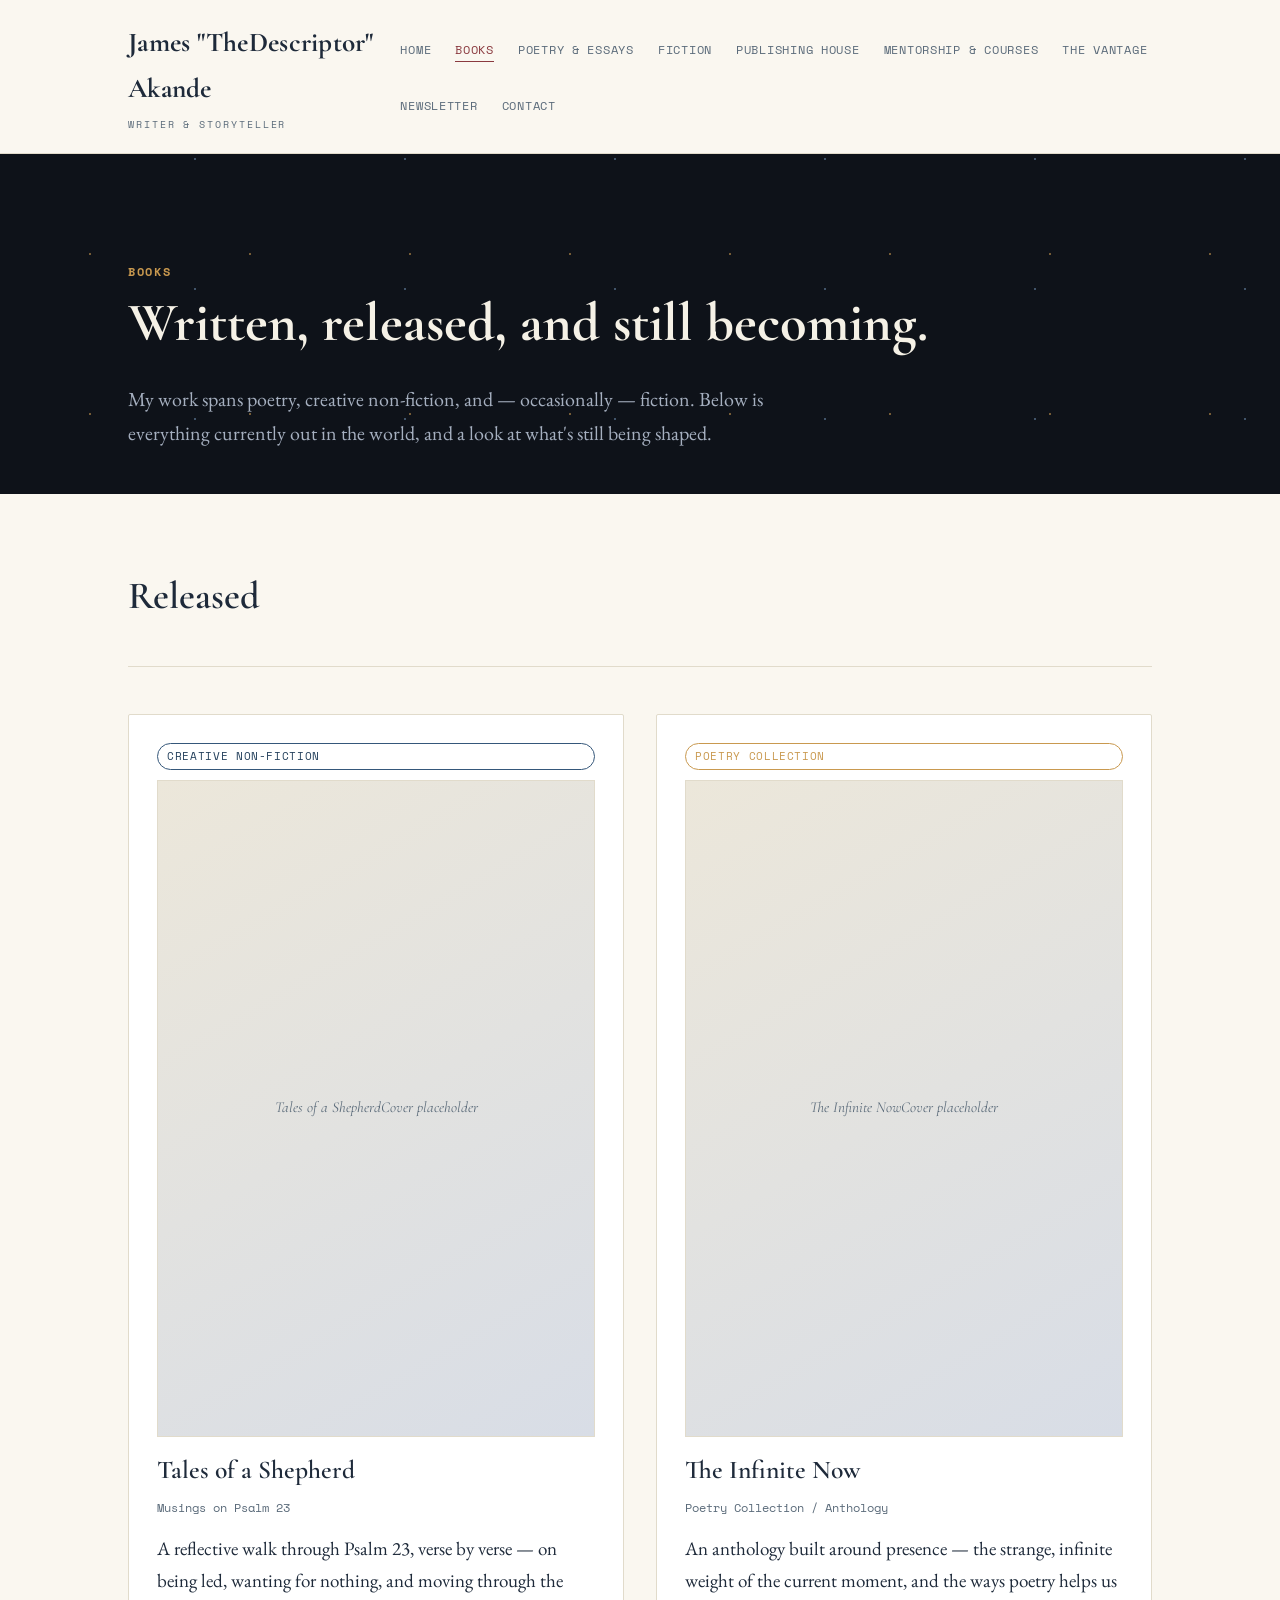
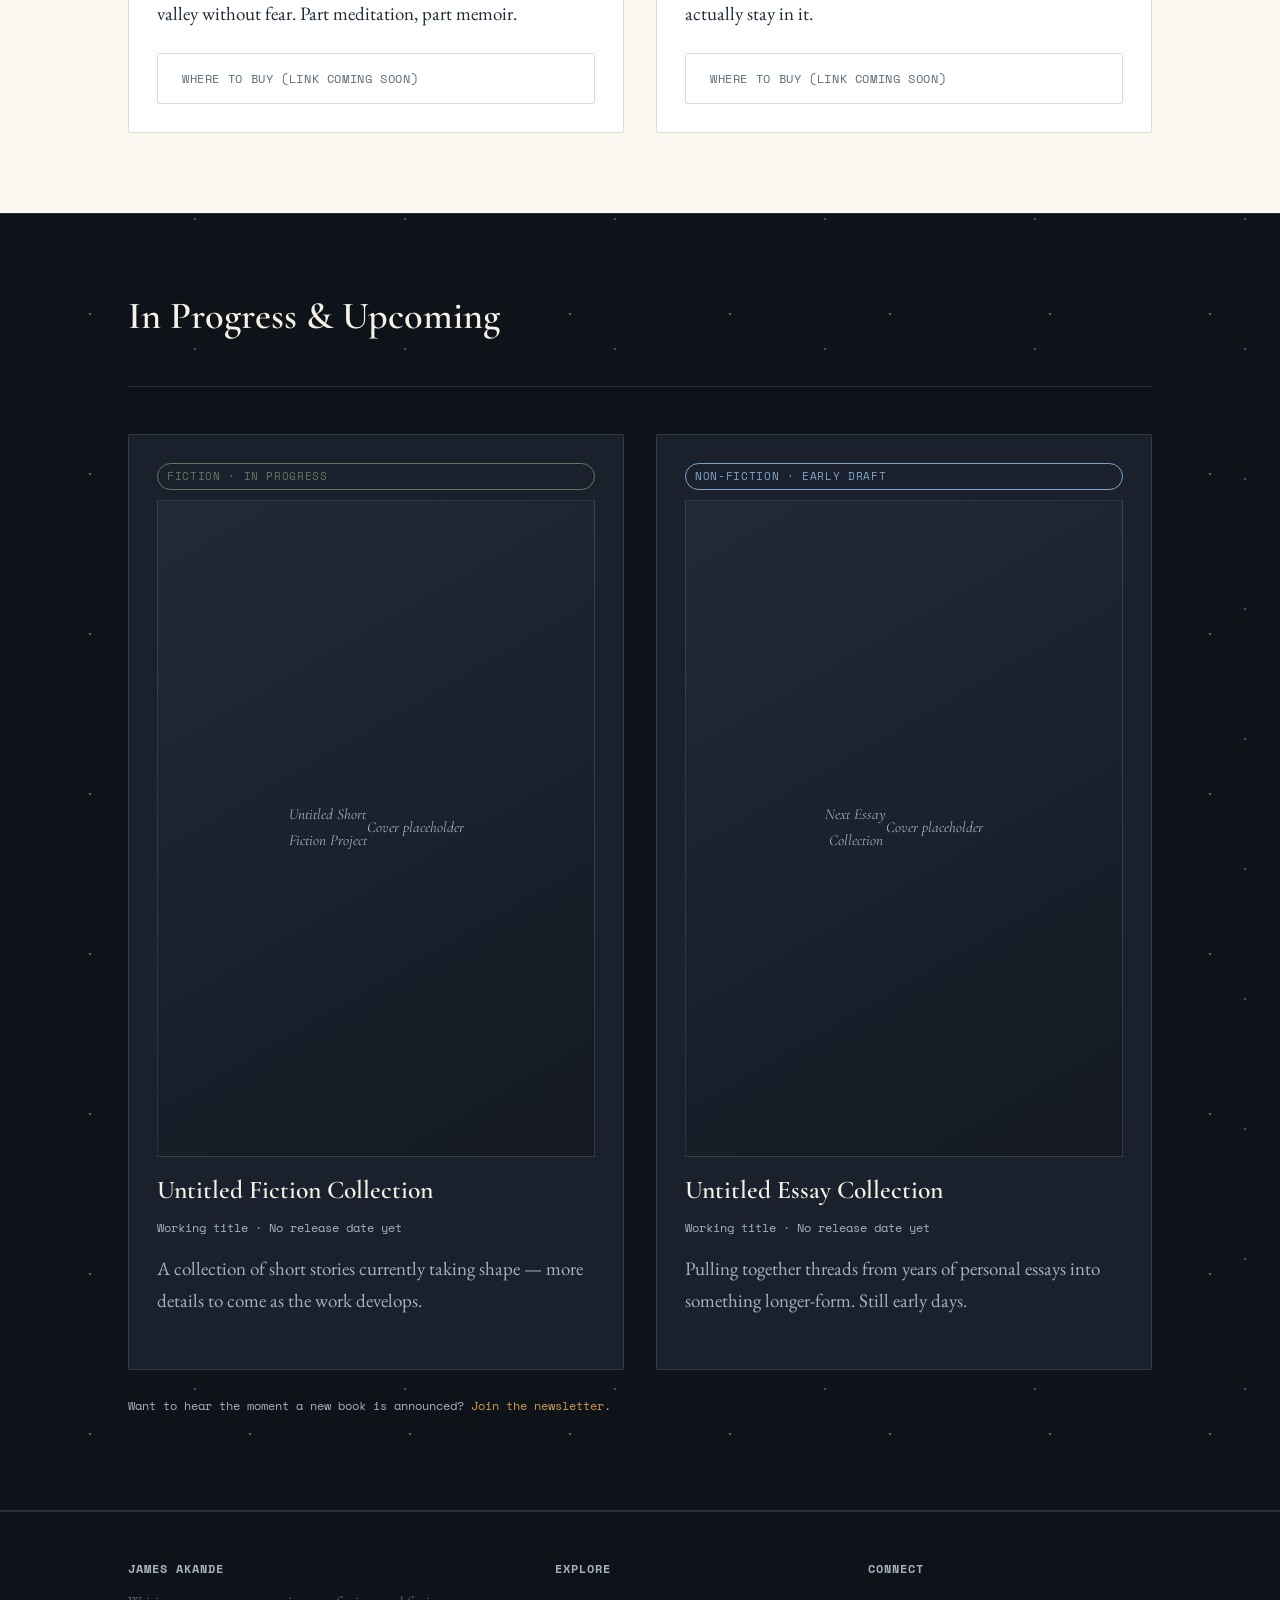
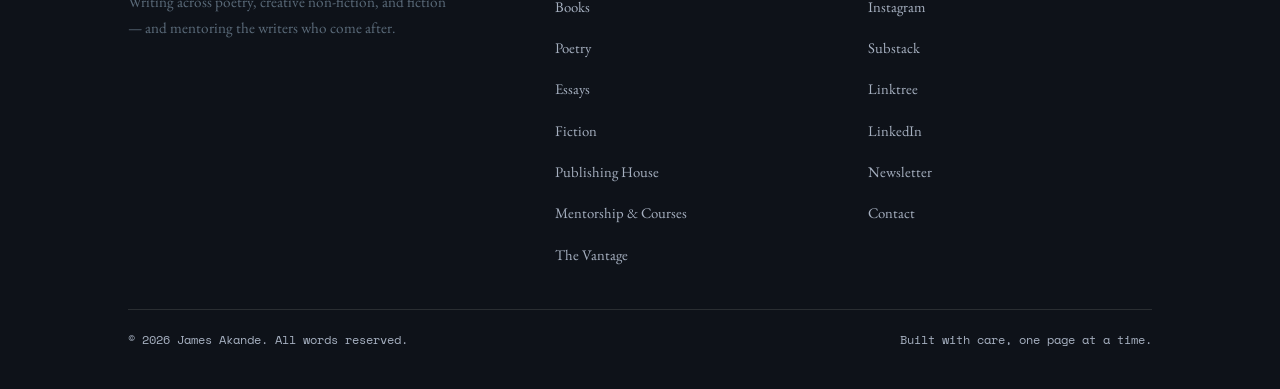
==== books.html @ dcffd257 "Add files via upload" ====
<!DOCTYPE html>

<html lang="en">
<head>
<meta charset="utf-8"/>
<meta content="width=device-width, initial-scale=1.0" name="viewport"/>
<title>Books — James Akande</title>
<meta content="Books by James Akande — released, in progress, and upcoming. Poetry, creative non-fiction, and fiction." name="description"/>
<link href="style.css" rel="stylesheet"/>
</head>
<body>
<header class="site-header">
<div class="nav-wrap">
<a class="brand" href="index.html">James "TheDescriptor" Akande<span class="brand-sub">Writer &amp; Storyteller</span></a>
<button aria-label="Toggle navigation" class="nav-toggle">Menu</button>
<nav>
<ul class="nav-links">
<li><a href="index.html">Home</a></li>
<li><a aria-current="page" href="books.html">Books</a></li>
<li class="nav-item--dropdown">
<span class="nav-group-label">Poetry &amp; Essays</span>
<ul class="nav-dropdown">
<li><a href="poetry.html">Poetry</a></li>
<li><a href="essays.html">Essays</a></li>
</ul>
</li>
<li><a href="fiction.html">Fiction</a></li>
<li><a href="publishing-house.html">Publishing House</a></li>
<li><a href="mentorship.html">Mentorship &amp; Courses</a></li>
<li><a href="the-vantage.html">The Vantage</a></li>
<li><a href="newsletter.html">Newsletter</a></li>
<li><a href="contact.html">Contact</a></li>
</ul>
</nav>
</div>
</header>
<main>
<section class="hero" style="padding-bottom:20px;">
<div class="container">
<span class="eyebrow">Books</span>
<h1>Written, released, and still becoming.</h1>
<p class="lead" style="max-width:640px;">My work spans poetry, creative non-fiction, and — occasionally — fiction. Below is everything currently out in the world, and a look at what's still being shaped.</p>
</div>
</section>
<!-- RELEASED -->
<section class="section">
<div class="container">
<h2>Released</h2>
<hr class="rule"/>
<div class="card-grid">
<div class="card">
<span class="tag tag--accent">Creative Non-Fiction</span>
<div class="card-cover">Tales of a Shepherd<br/><em>Cover placeholder</em></div>
<h3>Tales of a Shepherd</h3>
<p class="meta">Musings on Psalm 23</p>
<p>A reflective walk through Psalm 23, verse by verse — on being led, wanting for nothing, and moving through the valley without fear. Part meditation, part memoir.</p>
<a class="btn btn--ghost" href="#" style="margin-top:auto;">Where to buy (link coming soon)</a>
</div>
<div class="card">
<span class="tag tag--gold">Poetry Collection</span>
<div class="card-cover">The Infinite Now<br/><em>Cover placeholder</em></div>
<h3>The Infinite Now</h3>
<p class="meta">Poetry Collection / Anthology</p>
<p>An anthology built around presence — the strange, infinite weight of the current moment, and the ways poetry helps us actually stay in it.</p>
<a class="btn btn--ghost" href="#" style="margin-top:auto;">Where to buy (link coming soon)</a>
</div>
</div>
</div>
</section>
<!-- IN PROGRESS / UPCOMING -->
<section class="section section--deep">
<div class="container">
<h2>In Progress &amp; Upcoming</h2>
<hr class="rule"/>
<div class="card-grid">
<div class="card">
<span class="tag">Fiction · In Progress</span>
<div class="card-cover">Untitled Short<br/>Fiction Project<br/><em>Cover placeholder</em></div>
<h3>Untitled Fiction Collection</h3>
<p class="meta">Working title · No release date yet</p>
<p>A collection of short stories currently taking shape — more details to come as the work develops.</p>
</div>
<div class="card">
<span class="tag tag--accent">Non-Fiction · Early Draft</span>
<div class="card-cover">Next Essay<br/>Collection<br/><em>Cover placeholder</em></div>
<h3>Untitled Essay Collection</h3>
<p class="meta">Working title · No release date yet</p>
<p>Pulling together threads from years of personal essays into something longer-form. Still early days.</p>
</div>
</div>
<p class="form-note" style="margin-top:26px;">Want to hear the moment a new book is announced? <a href="newsletter.html">Join the newsletter</a>.</p>
</div>
</section>
</main>
<footer class="site-footer">
<div class="container">
<div class="footer-grid">
<div>
<h4>James Akande</h4>
<p style="max-width:320px; color:var(--color-ink-soft); font-size:0.95rem;">Writing across poetry, creative non-fiction, and fiction — and mentoring the writers who come after.</p>
</div>
<div>
<h4>Explore</h4>
<ul>
<li><a href="books.html">Books</a></li>
<li><a href="poetry.html">Poetry</a></li>
<li><a href="essays.html">Essays</a></li>
<li><a href="fiction.html">Fiction</a></li>
<li><a href="publishing-house.html">Publishing House</a></li>
<li><a href="mentorship.html">Mentorship &amp; Courses</a></li>
<li><a href="the-vantage.html">The Vantage</a></li>
</ul>
</div>
<div>
<h4>Connect</h4>
<ul>
<li><a href="https://www.instagram.com/thejamesakande" rel="noopener" target="_blank">Instagram</a></li>
<li><a href="https://bathroomthoughts.substack.com" rel="noopener" target="_blank">Substack</a></li><li><a href="https://linktr.ee/thedescriptorwrites" rel="noopener" target="_blank">Linktree</a></li>
<li><a href="https://www.linkedin.com/in/olatunde-james-akande" rel="noopener" target="_blank">LinkedIn</a></li>
<li><a href="newsletter.html">Newsletter</a></li>
<li><a href="contact.html">Contact</a></li>
</ul>
</div>
</div>
<div class="footer-bottom">
<span>© 2026 James Akande. All words reserved.</span>
<span>Built with care, one page at a time.</span>
</div>
</div>
</footer>
<script src="script.js"></script>
</body>
</html>
---- style.css ----
/* ============================================================
   James "TheDescriptor" Akande — Author Site
   Design system: literary serif + monospace accents,
   warm-light body with dark-navy hero/deep sections
   ============================================================ */

@import url('https://fonts.googleapis.com/css2?family=Cormorant+Garamond:ital,wght@0,400;0,500;0,600;0,700;1,400&family=EB+Garamond:ital,wght@0,400;0,500;1,400&family=Space+Mono:wght@400;700&display=swap');

:root {
  /* Light zone — warm ivory / deep indigo / gold */
  --color-paper: #faf7f0;
  --color-paper-deep: #f1ece0;
  --color-card: #ffffff;
  --color-ink: #1e2a3a;
  --color-ink-soft: #5b6b7a;
  --color-rule: #e1dbcb;

  /* Dark zone — hero, alternating sections, footer */
  --color-dark: #0e1219;
  --color-dark-deep: #171d28;
  --color-dark-card: #1a212c;
  --color-dark-text: #f5f1e6;
  --color-dark-text-soft: #a6b0c0;
  --color-dark-rule: rgba(245, 241, 230, 0.12);

  /* Accents */
  --color-accent: #35577a;        /* deep dusty indigo (light-zone links/buttons) */
  --color-accent-deep: #24405c;
  --color-accent-light: #7fa5cc;  /* readable blue for dark backgrounds */
  --color-gold: #c9994f;          /* warm gold/amber — primary accent on dark */
  --color-crimson: #8a3a3f;       /* nav-active / underline accent */
  --color-forest: #5f7a5e;        /* muted sage, tertiary accent */

  --font-display: 'Cormorant Garamond', Georgia, 'Times New Roman', serif;
  --font-body: 'EB Garamond', Georgia, 'Times New Roman', serif;
  --font-mono: 'Space Mono', 'IBM Plex Mono', 'Courier New', monospace;

  --max-width: 1080px;
  --radius: 2px;
}

* { box-sizing: border-box; }

html { scroll-behavior: smooth; }

body {
  margin: 0;
  background: var(--color-paper);
  color: var(--color-ink);
  font-family: var(--font-body);
  font-size: 19px;
  line-height: 1.7;
  -webkit-font-smoothing: antialiased;
}

img { max-width: 100%; display: block; }

a {
  color: var(--color-accent-deep);
  text-decoration: none;
}
a:hover { text-decoration: underline; }

h1, h2, h3, h4 {
  font-family: var(--font-display);
  font-weight: 600;
  line-height: 1.15;
  color: var(--color-ink);
  margin: 0 0 0.5em;
}

h1 { font-size: 3.4rem; font-weight: 700; }
h2 { font-size: 2.4rem; }
h3 { font-size: 1.6rem; }

p { margin: 0 0 1.2em; }

.eyebrow {
  font-family: var(--font-mono);
  text-transform: uppercase;
  letter-spacing: 0.14em;
  font-size: 0.76rem;
  color: var(--color-accent);
  font-weight: 700;
  margin-bottom: 0.9em;
  display: inline-block;
}

.container {
  max-width: var(--max-width);
  margin: 0 auto;
  padding: 0 28px;
}

.section {
  padding: 80px 0;
}
.section--tight { padding: 48px 0; }

/* ---------- Dark sections (hero + alternating "deep" bands + footer) ---------- */
.section--deep,
.hero,
.site-footer {
  background: var(--color-dark);
  color: var(--color-dark-text-soft);
}
.section--deep {
  border-top: 1px solid var(--color-dark-rule);
  border-bottom: 1px solid var(--color-dark-rule);
  position: relative;
}
.section--deep h1, .section--deep h2, .section--deep h3, .section--deep h4,
.hero h1, .hero h2, .hero h3, .hero h4 {
  color: var(--color-dark-text);
}
.section--deep p, .hero p { color: var(--color-dark-text-soft); }
.section--deep .lead, .hero .lead { color: var(--color-dark-text-soft); }
.section--deep .eyebrow, .hero .eyebrow { color: var(--color-gold); }
.section--deep a:not(.btn), .hero a:not(.btn) { color: var(--color-gold); }
.section--deep .meta, .hero .meta { color: var(--color-dark-text-soft); }
.section--deep .card, .hero .card {
  background: var(--color-dark-card);
  border-color: var(--color-dark-rule);
}
.section--deep hr.rule, .hero hr.rule { border-top-color: var(--color-dark-rule); }
.section--deep .form-note, .hero .form-note { color: var(--color-dark-text-soft); }
.section--deep .btn:not(.btn--accent):not(.btn--gold):not(.btn--outline-blue),
.hero .btn:not(.btn--accent):not(.btn--gold):not(.btn--outline-blue) {
  border-color: var(--color-dark-text);
  color: var(--color-dark-text);
}
.section--deep .btn:not(.btn--accent):hover,
.hero .btn:not(.btn--accent):hover {
  background: var(--color-dark-text);
  color: var(--color-dark);
}
.section--deep .coming-soon-banner, .hero .coming-soon-banner {
  background: var(--color-dark-card);
  border-color: var(--color-dark-rule);
  color: var(--color-dark-text-soft);
}

/* A light, scattered "starfield" texture for dark sections */
.section--deep::before,
.hero::before {
  content: "";
  position: absolute;
  inset: 0;
  pointer-events: none;
  background-image:
    radial-gradient(circle, rgba(201, 153, 79, 0.55) 1px, transparent 1.4px),
    radial-gradient(circle, rgba(127, 165, 204, 0.45) 1px, transparent 1.4px);
  background-size: 160px 160px, 210px 130px;
  background-position: 10px 20px, 90px 70px;
}
.hero { position: relative; overflow: hidden; }
.hero > .container { position: relative; z-index: 1; }
.section--deep > .container { position: relative; z-index: 1; }

hr.rule {
  border: none;
  border-top: 1px solid var(--color-rule);
  margin: 2.5em 0;
}

/* ---------- Header / Nav ---------- */
.site-header {
  background: var(--color-paper);
  border-bottom: 1px solid var(--color-rule);
  position: sticky;
  top: 0;
  z-index: 50;
}

.nav-wrap {
  max-width: var(--max-width);
  margin: 0 auto;
  padding: 20px 28px;
  display: flex;
  align-items: center;
  justify-content: space-between;
}

.brand {
  font-family: var(--font-display);
  font-size: 1.7rem;
  font-weight: 700;
  color: var(--color-ink);
  letter-spacing: 0.01em;
}
.brand:hover { text-decoration: none; color: var(--color-accent-deep); }
.brand .brand-sub {
  display: block;
  font-family: var(--font-mono);
  font-size: 0.6rem;
  text-transform: uppercase;
  letter-spacing: 0.2em;
  color: var(--color-ink-soft);
  font-weight: 400;
  margin-top: 4px;
}

.nav-links {
  display: flex;
  align-items: center;
  gap: 24px;
  flex-wrap: wrap;
  list-style: none;
  margin: 0;
  padding: 0;
}

.nav-links a {
  color: var(--color-ink-soft);
  font-family: var(--font-mono);
  text-transform: uppercase;
  font-size: 0.76rem;
  letter-spacing: 0.06em;
  text-decoration: none;
  padding-bottom: 3px;
  border-bottom: 1px solid transparent;
}
.nav-links a:hover,
.nav-links a[aria-current="page"] {
  color: var(--color-crimson);
  border-bottom-color: var(--color-crimson);
}

/* "Poetry & Essays" dropdown group */
.nav-item--dropdown { position: relative; }
.nav-item--dropdown > .nav-group-label {
  color: var(--color-ink-soft);
  font-family: var(--font-mono);
  text-transform: uppercase;
  font-size: 0.76rem;
  letter-spacing: 0.06em;
  cursor: default;
  border-bottom: 1px solid transparent;
  display: inline-block;
  padding-bottom: 3px;
}
.nav-item--dropdown:hover > .nav-group-label,
.nav-item--dropdown:focus-within > .nav-group-label {
  color: var(--color-crimson);
  border-bottom-color: var(--color-crimson);
}
.nav-dropdown {
  list-style: none;
  margin: 0;
  padding: 0;
  display: none;
  position: absolute;
  top: 100%;
  left: 0;
  min-width: 170px;
  background: var(--color-card);
  border: 1px solid var(--color-rule);
  box-shadow: 0 8px 20px rgba(30, 42, 58, 0.1);
  z-index: 60;
  padding: 8px 0;
  margin-top: 10px;
}
.nav-item--dropdown:hover .nav-dropdown,
.nav-item--dropdown:focus-within .nav-dropdown {
  display: block;
}
.nav-dropdown li { margin: 0; }
.nav-dropdown a {
  display: block;
  padding: 9px 18px;
  border-bottom: none !important;
}
.nav-dropdown a:hover { background: var(--color-paper-deep); }

.nav-toggle {
  display: none;
  background: none;
  border: 1px solid var(--color-rule);
  border-radius: var(--radius);
  padding: 8px 12px;
  font-family: var(--font-mono);
  text-transform: uppercase;
  font-size: 0.76rem;
  color: var(--color-ink);
  cursor: pointer;
}

@media (max-width: 780px) {
  .nav-toggle { display: inline-block; }
  .nav-links {
    display: none;
    flex-direction: column;
    align-items: flex-start;
    gap: 14px;
    width: 100%;
    padding: 18px 28px 24px;
    border-top: 1px solid var(--color-rule);
  }
  .nav-links.is-open { display: flex; }
  .nav-wrap { flex-wrap: wrap; }
  .nav-dropdown {
    display: block;
    position: static;
    border: none;
    box-shadow: none;
    padding: 6px 0 0 14px;
    margin-top: 8px;
  }
  .nav-item--dropdown:hover .nav-dropdown,
  .nav-item--dropdown:focus-within .nav-dropdown { margin-top: 8px; }
}

/* ---------- Buttons ---------- */
.btn {
  display: inline-block;
  font-family: var(--font-mono);
  text-transform: uppercase;
  font-size: 0.78rem;
  letter-spacing: 0.05em;
  padding: 14px 24px;
  border-radius: var(--radius);
  border: 1px solid var(--color-ink);
  color: var(--color-ink);
  cursor: pointer;
  background: transparent;
  transition: all 0.15s ease;
}
.btn:hover { background: var(--color-ink); color: var(--color-paper); text-decoration: none; }

.btn--accent {
  border-color: var(--color-accent);
  background: var(--color-accent);
  color: #fff;
}
.btn--accent:hover { background: var(--color-accent-deep); border-color: var(--color-accent-deep); color:#fff; }

.btn--ghost {
  border-color: var(--color-rule);
  color: var(--color-ink-soft);
}
.btn--ghost:hover { background: var(--color-ink-soft); border-color: var(--color-ink-soft); }

/* Outline buttons for use on dark backgrounds (hero quick-links) */
.btn--gold {
  border-color: var(--color-gold);
  color: var(--color-gold);
  background: transparent;
}
.btn--gold:hover { background: var(--color-gold); color: var(--color-dark); }

.btn--outline-blue {
  border-color: var(--color-accent-light);
  color: var(--color-accent-light);
  background: transparent;
}
.btn--outline-blue:hover { background: var(--color-accent-light); color: var(--color-dark); }

/* ---------- Hero ---------- */
.hero {
  padding: 100px 0 90px;
}
.hero-grid {
  display: grid;
  grid-template-columns: 1.1fr 0.9fr;
  gap: 60px;
  align-items: center;
}
@media (max-width: 860px) {
  .hero-grid { grid-template-columns: 1fr; }
}

.hero-actions {
  display: flex;
  gap: 14px;
  flex-wrap: wrap;
  margin-top: 32px;
}

/* ---------- Cards ---------- */
.card-grid {
  display: grid;
  grid-template-columns: repeat(auto-fit, minmax(260px, 1fr));
  gap: 32px;
}

.card {
  background: var(--color-card);
  border: 1px solid var(--color-rule);
  padding: 28px;
  border-radius: var(--radius);
  display: flex;
  flex-direction: column;
  height: 100%;
}

.card-cover {
  aspect-ratio: 2/3;
  background: linear-gradient(150deg, #ece7da, #d8dde6);
  border: 1px solid var(--color-rule);
  margin-bottom: 18px;
  display: flex;
  align-items: center;
  justify-content: center;
  font-family: var(--font-display);
  font-style: italic;
  color: var(--color-ink-soft);
  text-align: center;
  padding: 14px;
  font-size: 0.95rem;
}
.section--deep .card-cover, .hero .card-cover {
  background: linear-gradient(150deg, #202a38, #141922);
  border-color: var(--color-dark-rule);
  color: var(--color-dark-text-soft);
}

.tag {
  display: inline-block;
  font-family: var(--font-mono);
  font-size: 0.68rem;
  text-transform: uppercase;
  letter-spacing: 0.06em;
  color: var(--color-forest);
  border: 1px solid var(--color-forest);
  padding: 3px 9px;
  border-radius: 20px;
  margin-bottom: 10px;
}
.tag--accent { color: var(--color-accent-deep); border-color: var(--color-accent); }
.tag--gold { color: var(--color-gold); border-color: var(--color-gold); }
.section--deep .tag--accent, .hero .tag--accent { color: var(--color-accent-light); border-color: var(--color-accent-light); }

.meta {
  font-family: var(--font-mono);
  font-size: 0.78rem;
  color: var(--color-ink-soft);
  font-style: normal;
}

/* ---------- Pull quote / review strip ---------- */
.quote-strip {
  display: grid;
  grid-template-columns: repeat(auto-fit, minmax(240px, 1fr));
  gap: 30px;
}
blockquote.review {
  margin: 0;
  padding: 0;
  font-family: var(--font-display);
  font-style: italic;
  font-size: 1.15rem;
  color: var(--color-ink-soft);
  border-left: 2px solid var(--color-accent);
  padding-left: 20px;
}
blockquote.review cite {
  display: block;
  margin-top: 10px;
  font-family: var(--font-mono);
  font-style: normal;
  font-size: 0.72rem;
  text-transform: uppercase;
  letter-spacing: 0.06em;
  color: var(--color-ink-soft);
}
.section--deep blockquote.review { border-left-color: var(--color-gold); color: var(--color-dark-text-soft); }
.section--deep blockquote.review cite { color: var(--color-dark-text-soft); }

/* ---------- Forms ---------- */
.form {
  max-width: 560px;
}
.form-row { margin-bottom: 20px; }
.form label {
  display: block;
  font-family: var(--font-mono);
  font-size: 0.72rem;
  text-transform: uppercase;
  letter-spacing: 0.06em;
  color: var(--color-ink-soft);
  margin-bottom: 7px;
}
.form input,
.form textarea,
.form select {
  width: 100%;
  font-family: var(--font-body);
  font-size: 1rem;
  padding: 12px 14px;
  border: 1px solid var(--color-rule);
  background: var(--color-card);
  color: var(--color-ink);
  border-radius: var(--radius);
}
.form input:focus,
.form textarea:focus,
.form select:focus {
  outline: none;
  border-color: var(--color-accent);
}
.form-note {
  font-family: var(--font-mono);
  font-size: 0.74rem;
  color: var(--color-ink-soft);
  margin-top: 10px;
}
.section--deep .form input,
.section--deep .form textarea,
.section--deep .form select,
.hero .form input,
.hero .form textarea,
.hero .form select {
  background: var(--color-dark-card);
  border-color: var(--color-dark-rule);
  color: var(--color-dark-text);
}
.section--deep .form label, .hero .form label { color: var(--color-dark-text-soft); }

/* ---------- Newsletter band ---------- */
.newsletter-band {
  background: linear-gradient(135deg, var(--color-dark), #241318);
  color: var(--color-dark-text);
  padding: 56px 0;
  position: relative;
  overflow: hidden;
}
.newsletter-band h2 { color: var(--color-dark-text); }
.newsletter-band p { color: var(--color-dark-text-soft); }
.newsletter-form {
  display: flex;
  gap: 12px;
  flex-wrap: wrap;
  max-width: 480px;
}
.newsletter-form input {
  flex: 1;
  min-width: 200px;
  padding: 13px 14px;
  border: 1px solid rgba(245, 241, 230, 0.28);
  background: rgba(0, 0, 0, 0.28);
  color: var(--color-dark-text);
  border-radius: var(--radius);
  font-family: var(--font-body);
  font-size: 1rem;
}
.newsletter-form input::placeholder { color: rgba(245, 241, 230, 0.55); }
.newsletter-form input:focus { outline: none; border-color: var(--color-gold); }

/* ---------- Footer ---------- */
.site-footer {
  border-top: 1px solid var(--color-dark-rule);
  padding: 50px 0 40px;
}
.footer-grid {
  display: grid;
  grid-template-columns: 1.4fr 1fr 1fr;
  gap: 30px;
  margin-bottom: 30px;
}
@media (max-width: 700px) {
  .footer-grid { grid-template-columns: 1fr; }
}
.footer-grid h4 {
  font-family: var(--font-mono);
  text-transform: uppercase;
  letter-spacing: 0.08em;
  font-size: 0.76rem;
  color: var(--color-dark-text-soft);
  margin-bottom: 14px;
}
.footer-grid ul { list-style: none; padding: 0; margin: 0; }
.footer-grid li { margin-bottom: 9px; }
.footer-grid a { color: var(--color-dark-text-soft); font-size: 0.92rem; }
.footer-grid a:hover { color: var(--color-gold); }
.footer-bottom {
  border-top: 1px solid var(--color-dark-rule);
  padding-top: 20px;
  display: flex;
  justify-content: space-between;
  flex-wrap: wrap;
  gap: 10px;
  font-family: var(--font-mono);
  font-size: 0.72rem;
  color: var(--color-dark-text-soft);
}

/* ---------- Misc utility ---------- */
.text-center { text-align: center; }
.mt-0 { margin-top: 0; }
.mb-0 { margin-bottom: 0; }
.lead {
  font-size: 1.25rem;
  color: var(--color-ink-soft);
}
.two-col {
  display: grid;
  grid-template-columns: 1fr 1fr;
  gap: 50px;
}
@media (max-width: 780px) {
  .two-col { grid-template-columns: 1fr; }
}
.badge-row {
  display: flex;
  gap: 26px;
  flex-wrap: wrap;
  align-items: center;
  opacity: 0.85;
}
.badge-row span {
  font-family: var(--font-display);
  font-style: italic;
  font-size: 1.05rem;
  color: var(--color-ink-soft);
}
.coming-soon-banner {
  background: var(--color-paper-deep);
  border: 1px dashed var(--color-rule);
  padding: 14px 20px;
  font-family: var(--font-mono);
  font-size: 0.78rem;
  color: var(--color-ink-soft);
  border-radius: var(--radius);
  margin-bottom: 30px;
  display: inline-block;
}
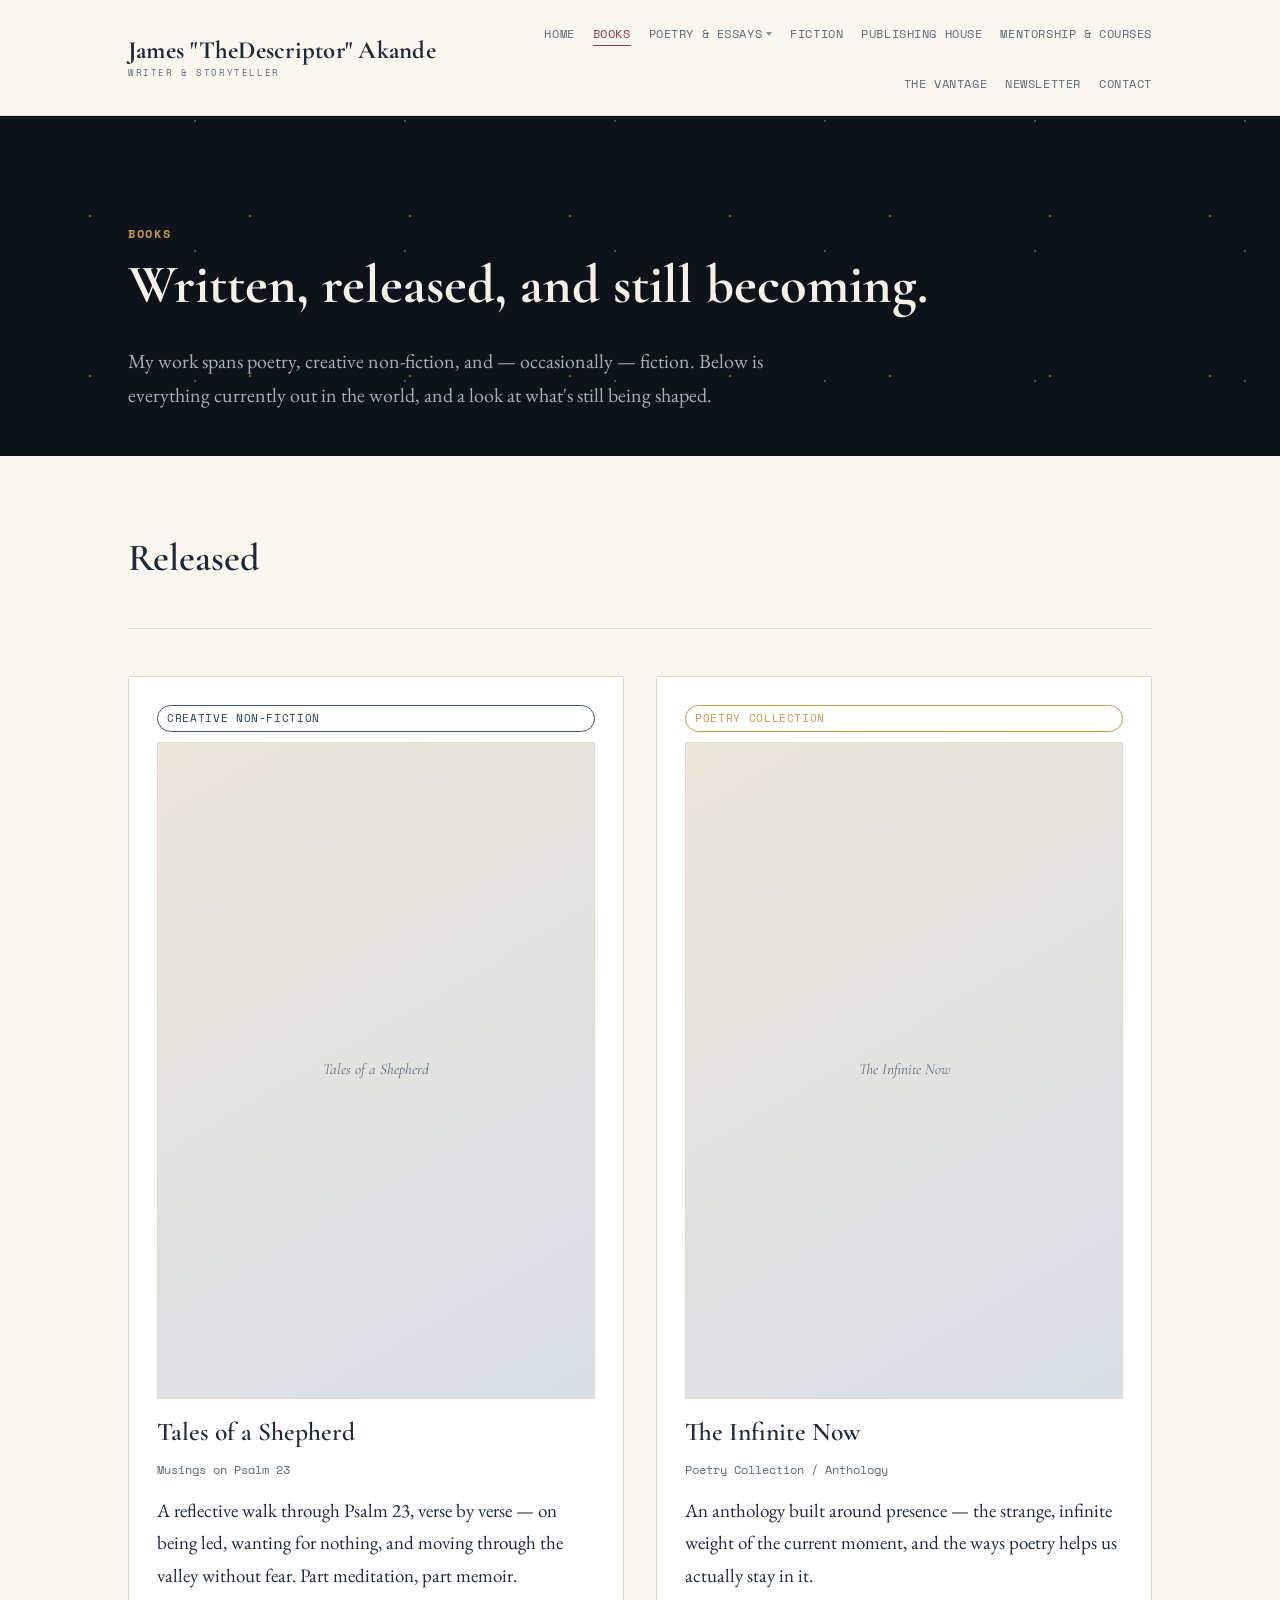
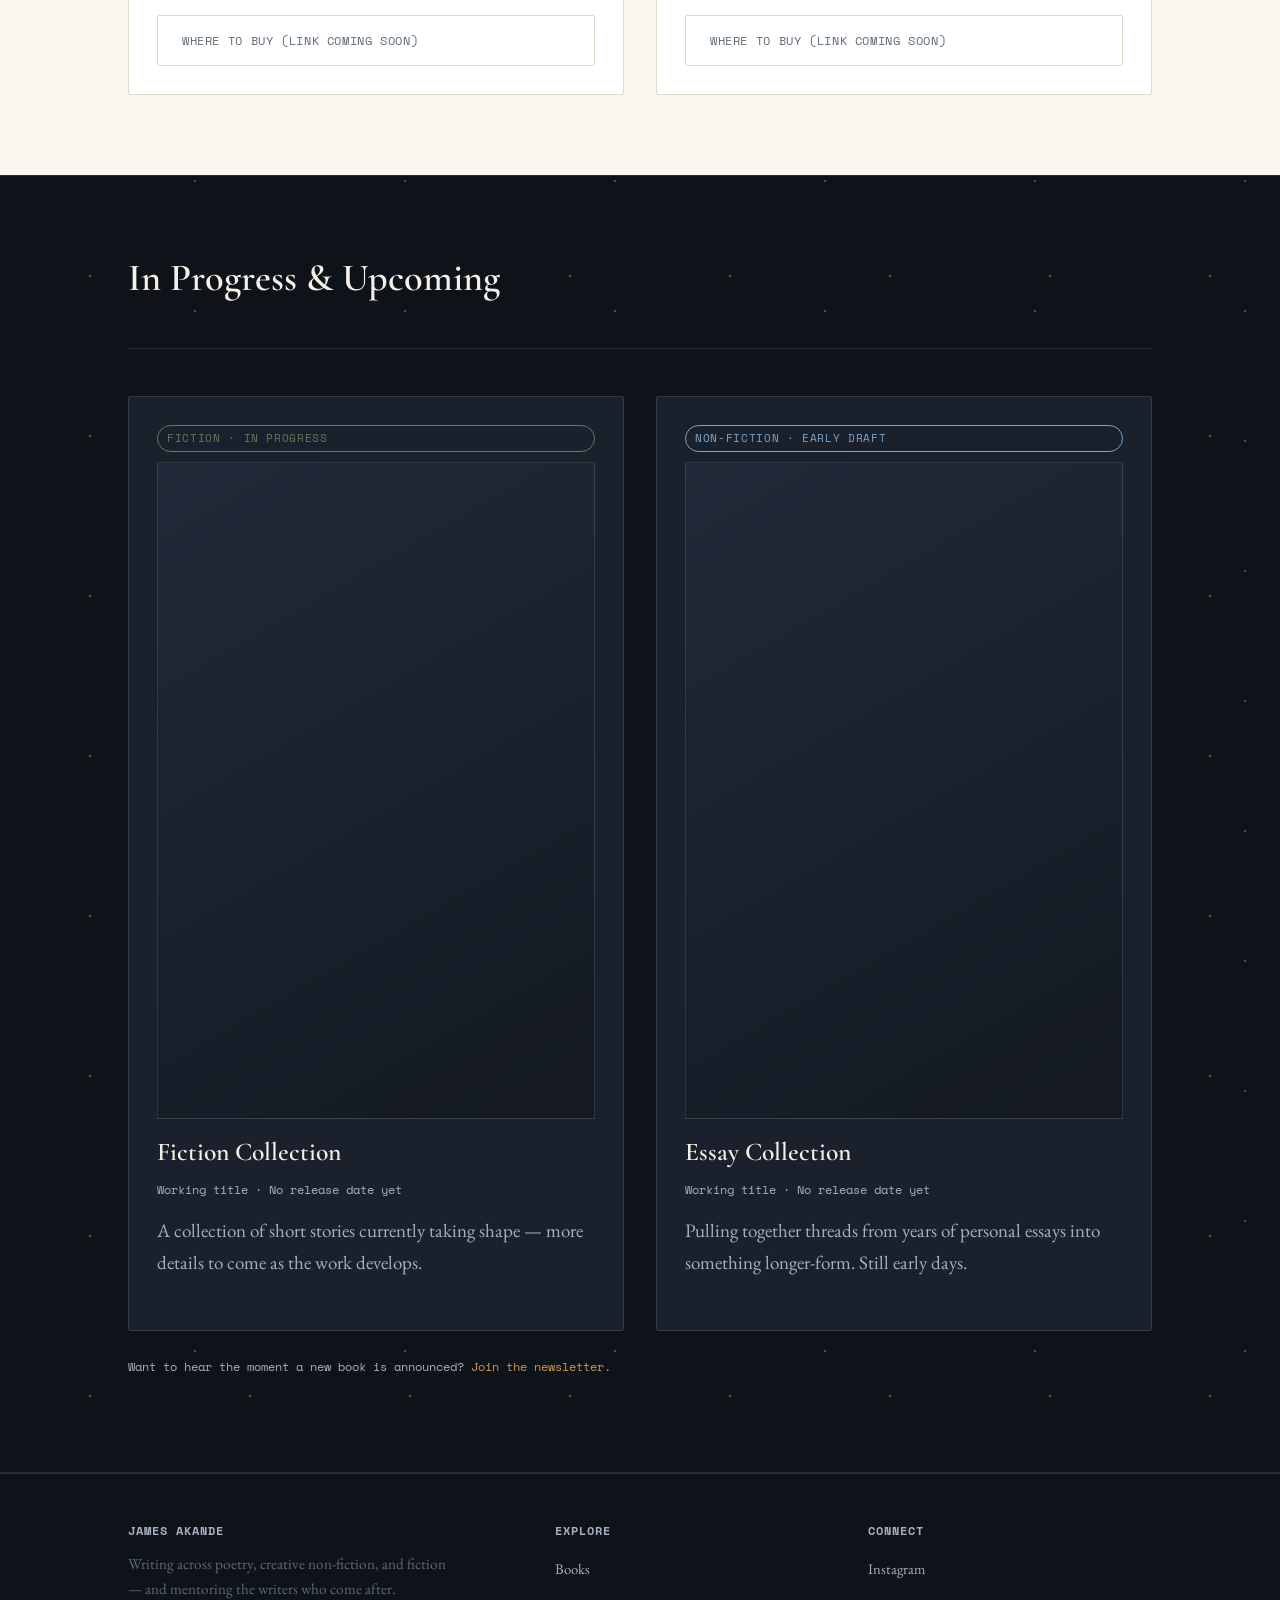
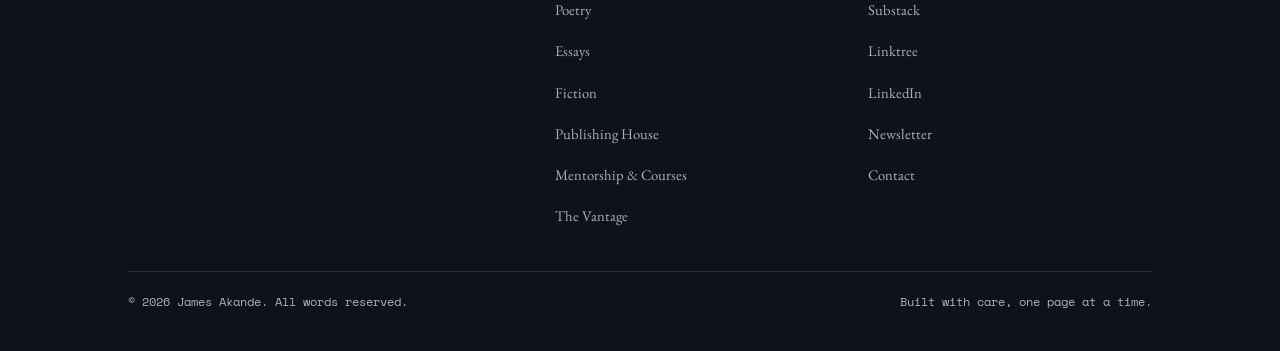
==== commit be4400af: "Add files via upload Updated website for poetry" ====
--- a/books.html
+++ b/books.html
@@ -12,13 +12,16 @@
 <header class="site-header">
 <div class="nav-wrap">
 <a class="brand" href="index.html">James "TheDescriptor" Akande<span class="brand-sub">Writer &amp; Storyteller</span></a>
-<button aria-label="Toggle navigation" class="nav-toggle">Menu</button>
+<button aria-label="Toggle navigation" aria-expanded="false" class="nav-toggle">
+  <svg class="icon-menu" viewBox="0 0 24 24" fill="none" stroke="currentColor" stroke-width="1.8" stroke-linecap="round"><path d="M4 7h16M4 12h16M4 17h16"/></svg>
+  <svg class="icon-close" viewBox="0 0 24 24" fill="none" stroke="currentColor" stroke-width="1.8" stroke-linecap="round"><path d="M6 6l12 12M18 6L6 18"/></svg>
+</button>
 <nav>
 <ul class="nav-links">
 <li><a href="index.html">Home</a></li>
 <li><a aria-current="page" href="books.html">Books</a></li>
 <li class="nav-item--dropdown">
-<span class="nav-group-label">Poetry &amp; Essays</span>
+<button type="button" class="nav-group-label" aria-expanded="false">Poetry &amp; Essays</button>
 <ul class="nav-dropdown">
 <li><a href="poetry.html">Poetry</a></li>
 <li><a href="essays.html">Essays</a></li>
@@ -50,7 +53,7 @@
 <div class="card-grid">
 <div class="card">
 <span class="tag tag--accent">Creative Non-Fiction</span>
-<div class="card-cover">Tales of a Shepherd<br/><em>Cover placeholder</em></div>
+<div class="card-cover">Tales of a Shepherd<br/></div>
 <h3>Tales of a Shepherd</h3>
 <p class="meta">Musings on Psalm 23</p>
 <p>A reflective walk through Psalm 23, verse by verse — on being led, wanting for nothing, and moving through the valley without fear. Part meditation, part memoir.</p>
@@ -58,7 +61,7 @@
 </div>
 <div class="card">
 <span class="tag tag--gold">Poetry Collection</span>
-<div class="card-cover">The Infinite Now<br/><em>Cover placeholder</em></div>
+<div class="card-cover">The Infinite Now<br/></div>
 <h3>The Infinite Now</h3>
 <p class="meta">Poetry Collection / Anthology</p>
 <p>An anthology built around presence — the strange, infinite weight of the current moment, and the ways poetry helps us actually stay in it.</p>
@@ -75,15 +78,15 @@
 <div class="card-grid">
 <div class="card">
 <span class="tag">Fiction · In Progress</span>
-<div class="card-cover">Untitled Short<br/>Fiction Project<br/><em>Cover placeholder</em></div>
-<h3>Untitled Fiction Collection</h3>
+<div class="card-cover"></div>
+<h3>Fiction Collection</h3>
 <p class="meta">Working title · No release date yet</p>
 <p>A collection of short stories currently taking shape — more details to come as the work develops.</p>
 </div>
 <div class="card">
 <span class="tag tag--accent">Non-Fiction · Early Draft</span>
-<div class="card-cover">Next Essay<br/>Collection<br/><em>Cover placeholder</em></div>
-<h3>Untitled Essay Collection</h3>
+<div class="card-cover"></div>
+<h3>Essay Collection</h3>
 <p class="meta">Working title · No release date yet</p>
 <p>Pulling together threads from years of personal essays into something longer-form. Still early days.</p>
 </div>
@@ -102,7 +105,7 @@
 <div>
 <h4>Explore</h4>
 <ul>
-<li><a href="books.html">Books</a></li>
+<li><a aria-current="page" href="books.html">Books</a></li>
 <li><a href="poetry.html">Poetry</a></li>
 <li><a href="essays.html">Essays</a></li>
 <li><a href="fiction.html">Fiction</a></li>
--- a/style.css
+++ b/style.css
@@ -175,50 +175,55 @@
 .nav-wrap {
   max-width: var(--max-width);
   margin: 0 auto;
-  padding: 20px 28px;
+  padding: 16px 28px;
   display: flex;
   align-items: center;
   justify-content: space-between;
+  gap: 20px;
 }
 
 .brand {
   font-family: var(--font-display);
-  font-size: 1.7rem;
+  font-size: 1.55rem;
   font-weight: 700;
   color: var(--color-ink);
   letter-spacing: 0.01em;
+  flex-shrink: 0;
+  line-height: 1.15;
 }
 .brand:hover { text-decoration: none; color: var(--color-accent-deep); }
 .brand .brand-sub {
   display: block;
   font-family: var(--font-mono);
-  font-size: 0.6rem;
-  text-transform: uppercase;
-  letter-spacing: 0.2em;
+  font-size: 0.55rem;
+  text-transform: uppercase;
+  letter-spacing: 0.18em;
   color: var(--color-ink-soft);
   font-weight: 400;
-  margin-top: 4px;
+  margin-top: 3px;
 }
 
 .nav-links {
   display: flex;
   align-items: center;
-  gap: 24px;
+  gap: 18px;
   flex-wrap: wrap;
   list-style: none;
   margin: 0;
   padding: 0;
+  justify-content: flex-end;
 }
 
 .nav-links a {
   color: var(--color-ink-soft);
   font-family: var(--font-mono);
   text-transform: uppercase;
-  font-size: 0.76rem;
-  letter-spacing: 0.06em;
+  font-size: 0.72rem;
+  letter-spacing: 0.05em;
   text-decoration: none;
   padding-bottom: 3px;
   border-bottom: 1px solid transparent;
+  white-space: nowrap;
 }
 .nav-links a:hover,
 .nav-links a[aria-current="page"] {
@@ -232,15 +237,34 @@
   color: var(--color-ink-soft);
   font-family: var(--font-mono);
   text-transform: uppercase;
-  font-size: 0.76rem;
-  letter-spacing: 0.06em;
-  cursor: default;
+  font-size: 0.72rem;
+  letter-spacing: 0.05em;
+  cursor: pointer;
   border-bottom: 1px solid transparent;
-  display: inline-block;
+  display: inline-flex;
+  align-items: center;
+  gap: 4px;
   padding-bottom: 3px;
+  background: none;
+  border-top: none;
+  border-left: none;
+  border-right: none;
+  padding-left: 0;
+  padding-right: 0;
+}
+.nav-item--dropdown > .nav-group-label::after {
+  content: "";
+  width: 0;
+  height: 0;
+  border-left: 3.5px solid transparent;
+  border-right: 3.5px solid transparent;
+  border-top: 4px solid currentColor;
+  opacity: 0.7;
+  margin-top: 1px;
 }
 .nav-item--dropdown:hover > .nav-group-label,
-.nav-item--dropdown:focus-within > .nav-group-label {
+.nav-item--dropdown:focus-within > .nav-group-label,
+.nav-item--dropdown.is-open > .nav-group-label {
   color: var(--color-crimson);
   border-bottom-color: var(--color-crimson);
 }
@@ -261,7 +285,8 @@
   margin-top: 10px;
 }
 .nav-item--dropdown:hover .nav-dropdown,
-.nav-item--dropdown:focus-within .nav-dropdown {
+.nav-item--dropdown:focus-within .nav-dropdown,
+.nav-item--dropdown.is-open .nav-dropdown {
   display: block;
 }
 .nav-dropdown li { margin: 0; }
@@ -269,6 +294,7 @@
   display: block;
   padding: 9px 18px;
   border-bottom: none !important;
+  white-space: nowrap;
 }
 .nav-dropdown a:hover { background: var(--color-paper-deep); }
 
@@ -277,37 +303,119 @@
   background: none;
   border: 1px solid var(--color-rule);
   border-radius: var(--radius);
-  padding: 8px 12px;
-  font-family: var(--font-mono);
-  text-transform: uppercase;
-  font-size: 0.76rem;
+  padding: 8px 10px;
   color: var(--color-ink);
   cursor: pointer;
+  line-height: 0;
+  flex-shrink: 0;
+}
+.nav-toggle svg {
+  width: 20px;
+  height: 20px;
+  display: block;
+}
+.nav-toggle .icon-close { display: none; }
+.nav-toggle.is-open .icon-menu { display: none; }
+.nav-toggle.is-open .icon-close { display: block; }
+
+/* Poem page typography */
+.poem-body {
+  font-family: var(--font-display);
+  font-style: italic;
+  font-size: 1.2rem;
+  line-height: 1.85;
+  max-width: 640px;
+  margin: 0 auto;
+}
+.poem-body p {
+  margin-bottom: 1.5em;
+}
+.poem-meta {
+  text-align: center;
+  margin-top: 2.5em;
+  font-family: var(--font-mono);
+  font-size: 0.75rem;
+  letter-spacing: 0.08em;
+  text-transform: uppercase;
+  color: var(--color-ink-soft);
+}
+.poem-back {
+  margin-bottom: 2em;
+  display: inline-block;
+  font-family: var(--font-mono);
+  font-size: 0.72rem;
+  text-transform: uppercase;
+  letter-spacing: 0.06em;
+  color: var(--color-ink-soft);
+}
+.poem-back:hover { color: var(--color-crimson); }
+
+/* Poem cards on index */
+.poem-card-link {
+  display: block;
+  text-decoration: none;
+  color: inherit;
+  height: 100%;
+}
+.poem-card-link:hover { text-decoration: none; }
+.poem-card-link:hover h3 { color: var(--color-crimson); }
+.poem-card-link .card {
+  height: 100%;
+  transition: border-color 0.15s ease, box-shadow 0.15s ease;
+}
+.poem-card-link:hover .card {
+  border-color: var(--color-gold);
+  box-shadow: 0 4px 18px rgba(30, 42, 58, 0.06);
+}
+
+@media (max-width: 960px) {
+  .nav-links { gap: 14px; }
+  .nav-links a,
+  .nav-item--dropdown > .nav-group-label {
+    font-size: 0.68rem;
+  }
 }
 
 @media (max-width: 780px) {
-  .nav-toggle { display: inline-block; }
+  .nav-toggle { display: inline-flex; align-items: center; justify-content: center; }
   .nav-links {
     display: none;
     flex-direction: column;
     align-items: flex-start;
-    gap: 14px;
+    gap: 4px;
     width: 100%;
-    padding: 18px 28px 24px;
+    padding: 12px 0 20px;
     border-top: 1px solid var(--color-rule);
+    margin-top: 12px;
   }
   .nav-links.is-open { display: flex; }
   .nav-wrap { flex-wrap: wrap; }
+  .nav-links a,
+  .nav-item--dropdown > .nav-group-label {
+    font-size: 0.78rem;
+    padding: 10px 0;
+    width: 100%;
+  }
   .nav-dropdown {
-    display: block;
+    display: none;
     position: static;
     border: none;
     box-shadow: none;
-    padding: 6px 0 0 14px;
-    margin-top: 8px;
+    padding: 0 0 0 16px;
+    margin-top: 0;
+    background: transparent;
+  }
+  .nav-item--dropdown.is-open .nav-dropdown {
+    display: block;
   }
   .nav-item--dropdown:hover .nav-dropdown,
-  .nav-item--dropdown:focus-within .nav-dropdown { margin-top: 8px; }
+  .nav-item--dropdown:focus-within .nav-dropdown {
+    /* only open via toggle on mobile */
+  }
+  .nav-item--dropdown > .nav-group-label {
+    width: 100%;
+    justify-content: space-between;
+  }
 }
 
 /* ---------- Buttons ---------- */
